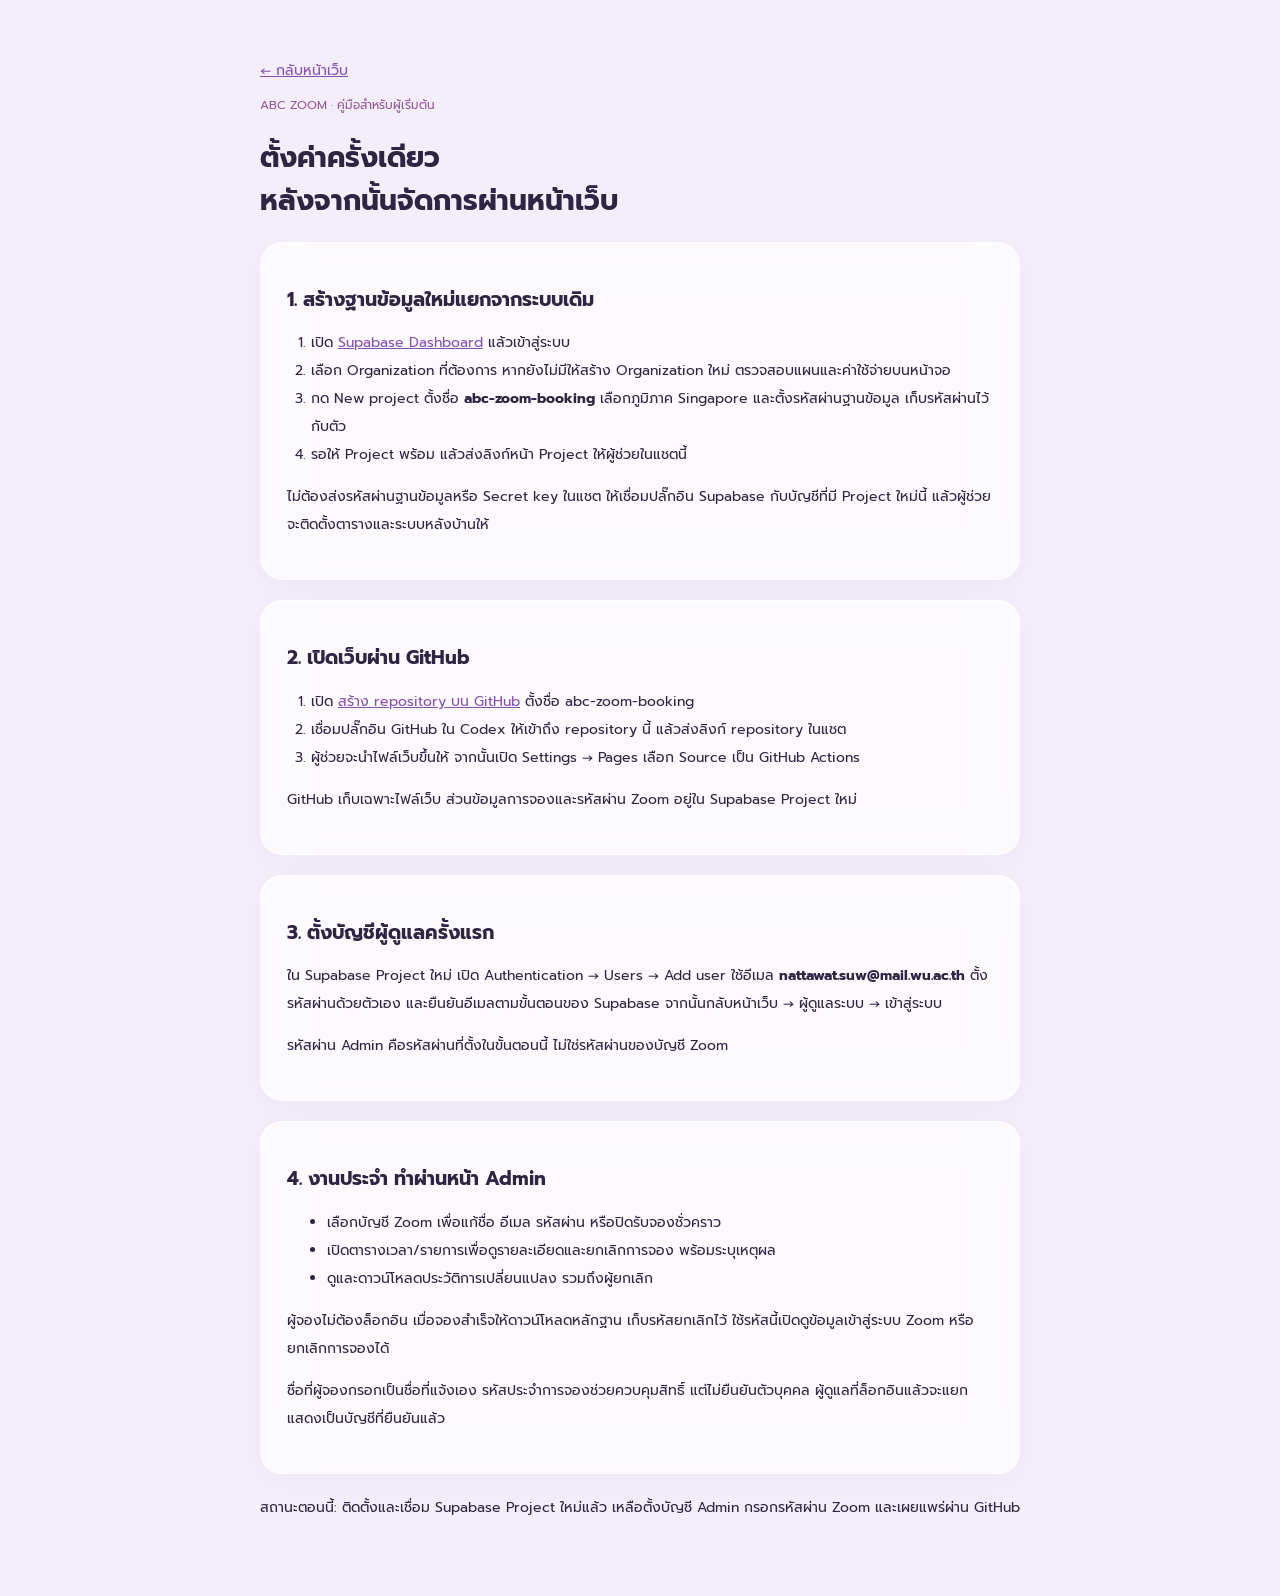
==== setup.html @ 43f2db87 "Publish ABC Zoom booking website" ====
<!doctype html><html lang="th"><head><meta charset="utf-8"><meta name="viewport" content="width=device-width,initial-scale=1"><title>เริ่มต้นใช้งาน ABC Zoom</title><link href="https://fonts.googleapis.com/css2?family=Prompt:wght@400;500;600&display=swap" rel="stylesheet"><link rel="stylesheet" href="style.css"><style>main{max-width:800px;margin:40px auto;padding:20px}.glass{padding:26px;border-radius:22px;margin:20px 0}h1{font-size:28px}h2{font-size:19px}p,li{line-height:2;font-size:14px}a{color:#8550ae}ol{padding-left:24px}.tag{color:#955795;font-size:12px}</style></head><body><main><a href="./">← กลับหน้าเว็บ</a><p class="tag">ABC ZOOM · คู่มือสำหรับผู้เริ่มต้น</p><h1>ตั้งค่าครั้งเดียว<br>หลังจากนั้นจัดการผ่านหน้าเว็บ</h1><section class="glass"><h2>1. สร้างฐานข้อมูลใหม่แยกจากระบบเดิม</h2><ol><li>เปิด <a href="https://supabase.com/dashboard" target="_blank" rel="noopener">Supabase Dashboard</a> แล้วเข้าสู่ระบบ</li><li>เลือก Organization ที่ต้องการ หากยังไม่มีให้สร้าง Organization ใหม่ ตรวจสอบแผนและค่าใช้จ่ายบนหน้าจอ</li><li>กด New project ตั้งชื่อ <b>abc-zoom-booking</b> เลือกภูมิภาค Singapore และตั้งรหัสผ่านฐานข้อมูล เก็บรหัสผ่านไว้กับตัว</li><li>รอให้ Project พร้อม แล้วส่งลิงก์หน้า Project ให้ผู้ช่วยในแชตนี้</li></ol><p>ไม่ต้องส่งรหัสผ่านฐานข้อมูลหรือ Secret key ในแชต ให้เชื่อมปลั๊กอิน Supabase กับบัญชีที่มี Project ใหม่นี้ แล้วผู้ช่วยจะติดตั้งตารางและระบบหลังบ้านให้</p></section><section class="glass"><h2>2. เปิดเว็บผ่าน GitHub</h2><ol><li>เปิด <a href="https://github.com/new" target="_blank" rel="noopener">สร้าง repository บน GitHub</a> ตั้งชื่อ abc-zoom-booking</li><li>เชื่อมปลั๊กอิน GitHub ใน Codex ให้เข้าถึง repository นี้ แล้วส่งลิงก์ repository ในแชต</li><li>ผู้ช่วยจะนำไฟล์เว็บขึ้นให้ จากนั้นเปิด Settings → Pages เลือก Source เป็น GitHub Actions</li></ol><p>GitHub เก็บเฉพาะไฟล์เว็บ ส่วนข้อมูลการจองและรหัสผ่าน Zoom อยู่ใน Supabase Project ใหม่</p></section><section class="glass"><h2>3. ตั้งบัญชีผู้ดูแลครั้งแรก</h2><p>ใน Supabase Project ใหม่ เปิด Authentication → Users → Add user ใช้อีเมล <b>nattawat.suw@mail.wu.ac.th</b> ตั้งรหัสผ่านด้วยตัวเอง และยืนยันอีเมลตามขั้นตอนของ Supabase จากนั้นกลับหน้าเว็บ → ผู้ดูแลระบบ → เข้าสู่ระบบ</p><p>รหัสผ่าน Admin คือรหัสผ่านที่ตั้งในขั้นตอนนี้ ไม่ใช่รหัสผ่านของบัญชี Zoom</p></section><section class="glass"><h2>4. งานประจำ ทำผ่านหน้า Admin</h2><ul><li>เลือกบัญชี Zoom เพื่อแก้ชื่อ อีเมล รหัสผ่าน หรือปิดรับจองชั่วคราว</li><li>เปิดตารางเวลา/รายการเพื่อดูรายละเอียดและยกเลิกการจอง พร้อมระบุเหตุผล</li><li>ดูและดาวน์โหลดประวัติการเปลี่ยนแปลง รวมถึงผู้ยกเลิก</li></ul><p>ผู้จองไม่ต้องล็อกอิน เมื่อจองสำเร็จให้ดาวน์โหลดหลักฐาน เก็บรหัสยกเลิกไว้ ใช้รหัสนี้เปิดดูข้อมูลเข้าสู่ระบบ Zoom หรือยกเลิกการจองได้</p><p>ชื่อที่ผู้จองกรอกเป็นชื่อที่แจ้งเอง รหัสประจำการจองช่วยควบคุมสิทธิ์ แต่ไม่ยืนยันตัวบุคคล ผู้ดูแลที่ล็อกอินแล้วจะแยกแสดงเป็นบัญชีที่ยืนยันแล้ว</p></section><p>สถานะตอนนี้: ติดตั้งและเชื่อม Supabase Project ใหม่แล้ว เหลือตั้งบัญชี Admin กรอกรหัสผ่าน Zoom และเผยแพร่ผ่าน GitHub</p></main></body></html>
---- style.css ----
:root{--ink:#1d393c;--muted:#78908e;--mint:#387c69;--line:rgba(62,100,92,.12);--glass:rgba(255,255,255,.64)}*{box-sizing:border-box}body{margin:0;background:#edf3f1;color:var(--ink);font:14px 'Prompt',sans-serif;min-height:100vh}button,input,select,textarea{font:inherit}button,a,input,select,textarea{-webkit-tap-highlight-color:transparent}button{cursor:pointer}button:disabled{opacity:.45;cursor:wait}button:focus-visible,a:focus-visible{outline:3px solid #579e8e;outline-offset:3px}input:focus,select:focus,textarea:focus{outline:2px solid #76af9e}[hidden]{display:none!important}.ambient{position:fixed;border-radius:50%;filter:blur(65px);z-index:-1;pointer-events:none}.ambient.one{width:600px;height:650px;background:#c3ded0;left:-290px;top:150px;opacity:.75}.ambient.two{width:600px;height:500px;background:#d0dfef;right:-150px;top:-240px;opacity:.8}.glass{background:var(--glass);border:1px solid rgba(255,255,255,.9);box-shadow:0 8px 32px #34594d06,inset 0 1px 0 #fff;backdrop-filter:blur(25px);-webkit-backdrop-filter:blur(25px)}.shell{display:grid;grid-template-columns:246px minmax(0,1fr);gap:35px;max-width:1680px;margin:auto;padding:24px}.sidebar{height:calc(100vh - 48px);min-height:620px;border-radius:26px;padding:31px 19px 18px;position:sticky;top:24px;display:flex;flex-direction:column}.brand{display:flex;gap:12px;align-items:center;color:var(--ink);text-decoration:none;font-size:29px;font-weight:600;padding:0 9px}.brand-icon{display:grid;place-items:center;background:#d6e7e0;color:#386b59;width:45px;height:48px;border-radius:15px;font-size:30px;box-shadow:inset 0 1px 2px #fff,0 4px 8px #34594d10}.brand-sub{display:block;letter-spacing:1.7px;font-size:9px;font-weight:400}.school{font-size:10px;color:#6e8580;margin:20px 8px 42px;white-space:nowrap}.nav-label,.eyebrow{font-size:9px;letter-spacing:1.8px;font-weight:500;color:#7c9690}.nav-label{padding:0 15px;margin-bottom:14px}.nav{width:100%;text-align:left;border:0;background:none;padding:14px 16px;border-radius:14px;color:#728985;margin-bottom:8px;display:flex;gap:14px;align-items:center}.nav span{font-size:21px}.nav.active{background:linear-gradient(125deg,#d9e9e2c9,#e7f1ec85);box-shadow:inset 0 1px 0 #fff,0 3px 9px #274d4010;color:#2e6755;font-weight:500}.sidebar-bottom{margin-top:auto;padding:30px 12px 26px}.mini-icon{border:1px solid #b9d3c7;width:37px;height:37px;border-radius:12px;display:grid;place-items:center;font-size:23px;margin-bottom:15px}.sidebar-bottom b{font-size:11px;font-weight:500}.sidebar-bottom p{color:#7d918b;font-size:10px;line-height:1.9}.timezone{display:inline-block;border:1px solid #dbe5e1;padding:5px 7px;border-radius:7px;font-size:9px;color:#7d918b}.version{padding:16px 8px 0;border-top:1px solid var(--line);font-size:8px;letter-spacing:1px;color:#a1afaa;display:flex;justify-content:space-between}main{min-width:0;padding-right:13px}.topbar{display:flex;justify-content:space-between;align-items:center;height:53px;margin-bottom:33px}.breadcrumb{font-size:10px;color:#859791}.breadcrumb span{margin:0 13px;color:#b3c1bb}.top-actions{display:flex;align-items:center;gap:19px}.status{font-size:10px;color:#648479;display:flex;gap:6px;align-items:center}.status:before{content:'';width:6px;height:6px;background:#6fa88f;border-radius:50%}.avatar{width:34px;height:34px;border:1px solid #fff;background:#d7e4de;border-radius:50%;color:#537568;font-size:10px}.heading{display:flex;justify-content:space-between;gap:20px;align-items:center;margin-bottom:30px}.heading h1{font-size:clamp(22px,2.25vw,34px);letter-spacing:-.7px;font-weight:500;margin:8px 0 10px}.mint-dot{color:#7ba690}.heading p{font-size:11px;color:#82938e;margin:0}.primary,.secondary,.danger{border:0;padding:12px 20px;border-radius:12px;font-size:12px;font-weight:500;white-space:nowrap}.primary{background:#2e6658;color:white;box-shadow:0 6px 15px #2e665824,inset 0 1px 0 #ffffff30}.primary:hover{background:#245446}.primary span{font-size:18px;margin-right:7px}.secondary{border:1px solid #dce6e0;background:#ffffff85;color:#688176}.small{padding:6px 13px;font-size:10px;border-radius:8px}.danger{background:#af514c;color:white}.notice{padding:13px 17px;border:1px solid #e5d3ad;background:#fff8e3;border-radius:12px;margin-bottom:20px;font-size:12px;line-height:1.9}.stats{display:grid;grid-template-columns:repeat(3,1fr);gap:17px;margin-bottom:28px}.stat{border-radius:20px;padding:23px;display:flex;justify-content:space-between;gap:10px}.stat span:not(.stat-icon){color:#7c918a;font-size:11px}.stat b{font-size:32px;line-height:1.3;display:block;font-weight:500;margin:8px 0}.stat small{font-size:9px;color:#91a29a}.stat-icon{background:#dfede5;color:#729d84;display:grid;place-items:center;width:37px;height:37px;font-size:19px;border-radius:12px}.stat-icon.blue{background:#e6eef7;color:#7894ab}.stat-icon.violet{background:#eeeaf3;color:#9a8cae}.workspace{display:grid;grid-template-columns:minmax(0,1fr) 280px;gap:23px;align-items:start}.calendar-panel{border-radius:23px;overflow:hidden;padding:26px 23px 14px}.panel-header{display:flex;justify-content:space-between;align-items:center;gap:15px}.panel-header h2{font-size:16px;font-weight:500;margin:7px 0}.segmented{display:flex;border:1px solid #e4eae6;border-radius:9px;padding:3px;background:#e8eeea55}.segmented button{border:0;background:none;color:#92a098;font-size:10px;border-radius:6px;padding:6px 13px}.segmented .selected{background:#fff;color:#587667;box-shadow:0 2px 5px #34594d10}.calendar-toolbar{display:flex;justify-content:space-between;align-items:center;margin:24px 0 17px}.month-nav{display:flex;gap:12px;align-items:center}.month-nav h3{font-size:14px;font-weight:500;min-width:135px;text-align:center;margin:0}.month-nav button{border:1px solid #dfe9e3;background:#ffffff90;width:26px;height:26px;border-radius:8px;color:#82998b;font-size:19px;line-height:1}.account-filter{display:flex;align-items:center;gap:12px;font-size:10px;color:#8a9e91;margin-bottom:17px}.account-filter select{border:1px solid #e0e9e1;border-radius:8px;font-size:10px;padding:5px 10px;background:#ffffff90;color:#68836f;max-width:75%}.weekdays{display:grid;grid-template-columns:repeat(7,1fr);padding-bottom:14px;text-align:center;color:#8fa195;font-size:10px}.weekdays span:first-child,.weekdays span:last-child{color:#b0bdb3}.calendar-grid{display:grid;grid-template-columns:repeat(7,minmax(0,1fr));border-top:1px solid var(--line);border-left:1px solid var(--line)}.day{border:0;border-right:1px solid var(--line);border-bottom:1px solid var(--line);min-height:87px;padding:9px 6px 5px;background:transparent;text-align:left;color:#607e68;position:relative;min-width:0}.day:hover{background:#e8f1e8}.day.selected{background:#dfeee0a6;box-shadow:inset 0 0 0 1.5px #a6c5aa}.day.other{color:#bcc7bc;background:#e9efea30}.day-number{font-size:11px;display:grid;place-items:center;width:22px;height:22px;border-radius:50%}.day.is-today .day-number{background:#3b7560;color:#fff}.event-chip{font-size:8px;display:block;margin-top:5px;padding:4px;border-radius:5px;background:#d8e8da;color:#487455;overflow:hidden;text-overflow:ellipsis;white-space:nowrap;line-height:1.3}.event-more{font-size:8px;color:#819384;padding-left:3px}.calendar-footer{display:flex;gap:15px;font-size:8px;color:#91a18f;padding-top:16px;align-items:center}.calendar-footer span{display:flex;align-items:center;gap:5px}.calendar-footer small{margin-left:auto;font-size:8px}.legend-dot{width:5px;height:5px;border-radius:50%;background:#8eaf90}.legend-dot.outline{background:none;border:1px solid #8eaf90}.right-column{display:flex;flex-direction:column;gap:19px}.daily-panel{padding:24px 20px 12px;border-radius:23px}.daily-panel h2{font-size:14px}.count{font-size:10px;display:grid;place-items:center;width:24px;height:24px;border-radius:8px;color:#73927a;background:#e2ece2}.muted{font-size:11px;color:#8a9c8e;line-height:1.8}.daily-panel>.muted{font-size:10px;margin:9px 0 20px}.empty{padding:24px 5px 25px;text-align:center;color:#91a18f;font-size:11px;line-height:1.9}.empty-icon{font-size:30px;opacity:.5;margin-bottom:10px}.empty b{display:block;color:#6b8770;font-weight:400}.booking-card{width:100%;text-align:left;background:#fff9;border:1px solid #e2ebe2;border-radius:13px;padding:14px;margin-bottom:10px;color:var(--ink)}.booking-card small{color:#7d9b85;font-size:9px}.booking-card b{display:block;font-size:11px;font-weight:500;margin:8px 0;overflow-wrap:anywhere}.booking-card p{font-size:10px;color:#91a18f;margin:0}.text-button{font-size:10px;font-weight:500;border:0;background:none;color:#648a6d;padding:14px 0}.daily-panel>.text-button{width:100%;border-top:1px solid var(--line);text-align:center}.tip{border-radius:22px;padding:24px;background:linear-gradient(130deg,#e2eee6b3,#f7f9f2a8)}.tip-icon{font-size:26px;color:#86a88d;display:block}.tip h3{font-size:16px;font-weight:400;line-height:1.7;margin:13px 0}.tip p{font-size:10px;line-height:1.9;color:#8aa18a}.tip .text-button{padding-bottom:0}.privacy-note{padding:1px 20px;color:#7c957e;font-size:10px;line-height:2}.privacy-note span{font-size:9px;color:#9aaa95}footer{margin:25px 0 10px;font-size:9px;color:#9baa9c;display:flex;justify-content:space-between}.list-panel,.admin-panel{padding:28px;border-radius:23px;min-height:400px}.list-panel #all-list{display:grid;grid-template-columns:repeat(3,minmax(0,1fr));gap:15px;margin-top:20px}input,textarea,select{border:1px solid #dce6df;border-radius:10px;background:#ffffffa6;padding:10px 12px;color:#365b46;width:100%;min-width:0}input::placeholder,textarea::placeholder{color:#a5b1a7;font-size:11px}#search{max-width:230px}.form{display:flex;flex-direction:column;gap:17px}.form label{display:flex;flex-direction:column;gap:7px;font-size:11px;color:#65856c}.form-row{display:grid;grid-template-columns:1fr 1fr;gap:17px}.form-row.three{grid-template-columns:1.3fr 1fr 1fr}.form .field-hint{font-size:9px;color:#94a48f;margin:-8px 0 0;line-height:1.8}.form-notice{font-size:10px;background:#edf3eb;color:#7d947b;padding:12px;border-radius:10px;line-height:1.9}.form-error{color:#a74343;font-size:11px;margin:0;line-height:1.8}.narrow{max-width:380px;margin-top:25px}.admin-grid{display:grid;grid-template-columns:minmax(220px,.8fr) 1.2fr;gap:40px;margin-top:28px}.admin-grid h3{font-size:14px;font-weight:500}.admin-grid .booking-card{display:block}.log{padding:15px 0;border-bottom:1px solid var(--line);font-size:10px;overflow-wrap:anywhere}.log b{font-weight:500;color:#587a62}.log p{margin:5px 0;color:#8a9d8c}.log small{color:#97a694}dialog{border:1px solid #fff;background:#f4f8f3f5;backdrop-filter:blur(30px);border-radius:24px;box-shadow:0 24px 100px #1d393c33;width:min(600px,calc(100% - 30px));padding:28px;color:var(--ink);max-height:90dvh;overflow:auto}dialog::backdrop{background:#1c372b40;backdrop-filter:blur(7px)}.dialog-header{display:flex;justify-content:space-between;align-items:center;margin-bottom:6px;gap:15px}.dialog-header h2{font-size:20px;font-weight:500;margin:5px 0}.close{border:1px solid #dde7de;border-radius:50%;background:#fff8;color:#8aa48a;width:30px;height:30px;font-size:20px;flex-shrink:0}.dialog-actions{display:flex;justify-content:flex-end;gap:12px;margin-top:5px}.weekday-options{display:flex;gap:9px;flex-wrap:wrap;margin:15px 0}.weekday-options label{flex-direction:row;align-items:center;font-size:11px}.weekday-options input{width:auto;accent-color:#3b7560}.repeat-summary{font-size:11px;color:#4a7a55}.detail-row{display:flex;gap:20px;padding:12px 0;border-bottom:1px solid var(--line);font-size:12px;overflow-wrap:anywhere}.detail-row span{color:#91a28d;min-width:80px}.detail-row b{font-weight:400}.cancelled{opacity:.55}#receipt-code{display:block;background:#e2ece0;padding:15px;font-size:12px;word-break:break-all;border-radius:12px;user-select:all}#receipt-dialog p{font-size:12px;line-height:1.8}#toast{position:fixed;bottom:25px;left:50%;transform:translateX(-50%);background:#2e6658;color:#fff;padding:13px 25px;border-radius:14px;font-size:12px;box-shadow:0 5px 20px #1d393c30;z-index:100}
@media(min-width:1450px){.workspace{grid-template-columns:minmax(0,1fr) 320px}.day{min-height:108px}.heading{margin-bottom:40px}}
@media(max-width:1150px){.shell{grid-template-columns:200px minmax(0,1fr);gap:22px;padding:18px}.sidebar{padding:25px 12px;height:calc(100vh - 36px);top:18px}.school{font-size:9px}.nav{font-size:12px;padding:12px}.workspace{grid-template-columns:minmax(0,1fr) 235px;gap:17px}.calendar-panel{padding:20px 13px 14px}.stat{padding:18px 15px}.heading h1{font-size:24px}.heading p{font-size:10px}.day{min-height:76px}.sidebar-bottom{padding:20px 8px}.calendar-footer{gap:10px}.calendar-footer small{display:none}.daily-panel{padding:22px 15px}.tip{padding:22px 18px}}
@media(max-width:950px){.shell{grid-template-columns:165px minmax(0,1fr);gap:20px}.brand{padding:0 2px;font-size:25px;gap:8px}.brand-icon{width:37px;height:41px}.brand-sub{font-size:7px}.school{font-size:8px;padding:0;margin-left:2px}.nav{font-size:11px;gap:8px}.nav span{font-size:18px}.workspace{grid-template-columns:1fr}.right-column{display:grid;grid-template-columns:1fr 1fr}.privacy-note{display:none}.day{min-height:87px}.topbar{margin-bottom:22px}.stats{gap:10px}.stat{padding:16px 12px}.stat-icon{display:none}.stat small{font-size:8px}.heading{align-items:flex-start}.heading h1{font-size:23px}.primary{padding:12px 15px}.heading>.primary{font-size:10px;margin-top:20px}.list-panel #all-list{grid-template-columns:1fr 1fr}.admin-grid{grid-template-columns:1fr}.version{font-size:6px}}
@media(max-width:650px){.shell{display:block;padding:14px}.sidebar{height:auto;min-height:0;position:static;padding:13px 15px;border-radius:20px;display:flex;flex-direction:row;align-items:center;justify-content:space-between}.brand{font-size:21px;gap:8px}.brand-icon{height:34px;width:34px;font-size:23px;border-radius:11px}.brand-sub{font-size:6px;letter-spacing:1px}.school,.nav-label,.sidebar-bottom,.version{display:none}.sidebar nav{display:flex;gap:3px}.nav{font-size:0;width:auto;padding:10px;margin:0;gap:0}.nav span{font-size:20px}.topbar{height:45px;margin-bottom:20px}.topbar .breadcrumb{font-size:8px}.top-actions{gap:10px}.status{font-size:8px}.avatar{width:28px;height:28px}main{padding:0}.heading{flex-wrap:wrap;gap:13px;margin-bottom:20px}.heading h1{font-size:25px;margin:8px 0}.heading p{font-size:9px;line-height:1.9}.heading>.primary{margin:0;width:100%;font-size:12px}.eyebrow{font-size:8px}.stats{gap:8px;margin-bottom:18px}.stat{padding:13px 9px;border-radius:15px}.stat span:not(.stat-icon){font-size:8px}.stat b{font-size:26px;margin:8px 0 2px}.stat small{font-size:7px;line-height:1.6;display:block}.calendar-panel{padding:20px 11px 14px;border-radius:20px}.panel-header h2{font-size:15px}.segmented button{padding:5px 10px}.calendar-toolbar{margin-top:20px}.day{min-height:69px;padding:6px 3px}.day-number{font-size:10px;width:20px;height:20px}.event-chip{font-size:7px;padding:3px 2px}.event-more{font-size:7px}.weekdays{font-size:9px}.right-column{grid-template-columns:1fr;gap:15px}.tip{display:none}.daily-panel{padding:20px}.daily-panel>.muted{margin-bottom:10px}.empty{padding:15px}.empty-icon{font-size:24px;margin:0}.calendar-footer{font-size:7px}.list-panel,.admin-panel{padding:20px 15px}.list-panel #all-list{grid-template-columns:1fr;gap:8px}.list-panel .panel-header{align-items:flex-start;flex-direction:column}#search{max-width:none}footer{font-size:8px}footer span{display:none}.form-row,.form-row.three{gap:12px}.form-row:not(.three){grid-template-columns:1fr}.form-row.three{grid-template-columns:1fr 1fr}.form-row.three label:first-child{grid-column:1/-1}dialog{padding:22px 18px;border-radius:20px}.dialog-header h2{font-size:18px}.dialog-actions{flex-wrap:wrap}.form input,.form select,.form textarea{font-size:16px}.admin-grid{gap:25px}.notice{font-size:10px}.booking-card b{font-size:12px}}
@media(prefers-reduced-motion:reduce){*{scroll-behavior:auto!important}}
/* Purple / rose liquid-glass system, with explicit light and dark surfaces. */
:root{color-scheme:light;--ink:#302443;--muted:#756582;--mint:#8754b7;--line:#9278ae29;--glass:#ffffffb8;--surface:#fff;--subtle:#f2eaf8;--purple:#8350b3;--rose:#d17aa6;--secondary-ink:#715e80;--field:#ffffffce;--field-border:#d9cce5;--green:#3e826d}
html[data-theme=dark]{color-scheme:dark;--ink:#f0e8fa;--muted:#b5a4c8;--line:#c4a7e72b;--glass:#2c203cbd;--surface:#342644;--subtle:#3b2b4e;--purple:#b98be8;--rose:#e696bf;--secondary-ink:#c2afd3;--field:#372947;--field-border:#69517e;--green:#87c8ac}
body{background:#f4eefb;color:var(--ink)}html[data-theme=dark] body{background:#19121f}.ambient.one{background:#dbbbed;opacity:.55}.ambient.two{background:#edc5de;opacity:.65}html[data-theme=dark] .ambient{opacity:.12}.glass{background:var(--glass);border-color:#ffffff80;box-shadow:inset 0 1px 0 #ffffffa1,0 8px 32px #5a32780a}html[data-theme=dark] .glass{border-color:#d0add62b;box-shadow:inset 0 1px 0 #ffffff0b,0 8px 32px #00000012}.brand-icon{background:#e9dcf3;color:#8958aa}.school,.nav,.sidebar-bottom p,.timezone,.breadcrumb,.heading p,.stat span:not(.stat-icon),.stat small,.eyebrow,.nav-label,.muted,.form label,.form .field-hint,.tip p,.privacy-note,.privacy-note span,footer,.version{color:var(--secondary-ink)}.nav.active{color:var(--purple);background:linear-gradient(115deg,#af7ed52c,#e4a4cb24);box-shadow:inset 0 1px 0 #ffffff60}.mini-icon,.timezone,.version{border-color:var(--line)}.primary{background:#8150aa;color:white;box-shadow:0 6px 17px #8050aa26}.primary:hover{background:#704096}.secondary{background:var(--field);border-color:var(--field-border);color:var(--secondary-ink)}.utility{border:1px solid var(--field-border);background:var(--glass);color:var(--ink);border-radius:11px;min-width:38px;min-height:38px;padding:7px;font-size:12px}.top-actions{gap:10px}.status{color:var(--secondary-ink)}.status:before{background:var(--green)}.avatar{background:var(--subtle);color:var(--purple);border-color:var(--field-border)}.mint-dot{color:var(--rose)}.stat-icon{background:#e9dff2;color:#9965b6}.stat-icon.blue{background:#f3deed;color:#be78a8}.stat-icon.violet{background:#e9e1f6;color:#9970be}.segmented{background:var(--subtle);border-color:var(--line)}.segmented button{color:var(--secondary-ink);font-size:11px;min-height:33px}.segmented .selected{background:var(--surface);color:var(--purple)}input,select,textarea,.account-filter select{background:var(--field);border-color:var(--field-border);color:var(--ink)}input:focus,select:focus,textarea:focus{outline:2px solid var(--purple)}button:focus-visible,a:focus-visible{outline-color:var(--purple)}input::placeholder,textarea::placeholder{color:var(--muted)}.month-nav button{background:var(--field);border-color:var(--line);color:var(--purple);width:34px;height:34px}.account-filter{color:var(--secondary-ink)}.weekdays{color:var(--secondary-ink)}.weekdays span:first-child,.weekdays span:last-child{color:var(--muted)}.day{color:var(--secondary-ink)}.day:hover{background:#ae85d51c}.day.selected{background:#ae85d52b;box-shadow:inset 0 0 0 1.5px #a37cc7}.day.other{background:#9874b209;color:var(--muted);opacity:.65}.day.is-today .day-number{background:#915dbd}.event-chip{background:#b58ad533;color:var(--purple)}.event-more,.calendar-footer{color:var(--secondary-ink)}.legend-dot{background:var(--purple);width:7px;height:7px;display:inline-block;border-radius:50%;flex-shrink:0}.legend-dot.outline{border-color:var(--purple)}.legend-dot.pink{background:var(--rose)}.daily-panel .count{background:var(--subtle);color:var(--purple)}.empty,.empty b,.booking-card small,.booking-card p{color:var(--secondary-ink)}.booking-card{background:var(--field);border-color:var(--line);color:var(--ink)}.text-button{color:var(--purple);min-height:40px}.tip{background:linear-gradient(130deg,#cba6e52b,#efafd52b)}.tip-icon{color:var(--purple)}.form-notice{background:var(--subtle);color:var(--secondary-ink)}.form-error{color:#b64465}html[data-theme=dark] .form-error{color:#ff9cba}.repeat-summary{color:var(--purple)}.weekday-options input{accent-color:var(--purple)}dialog{background:#faf6fdf7;border-color:var(--field-border)}html[data-theme=dark] dialog{background:#271c33f7}.close{background:var(--field);border-color:var(--field-border);color:var(--ink)}.detail-row span{color:var(--secondary-ink)}#receipt-code{background:var(--subtle)}#toast{background:#75459b}.log b,.log p,.log small{color:var(--secondary-ink)}.notice{background:#fff3db;color:#745620;border-color:#e9cf96}html[data-theme=dark] .notice{background:#443520;color:#f3d499;border-color:#79603a}.gantt-date-row{display:flex;gap:12px;align-items:center;margin:0 0 22px;color:var(--secondary-ink);font-size:11px;flex-wrap:wrap}.gantt-date-row input{width:auto;min-height:38px}.gantt-date-row>span{font-size:10px;margin-left:auto}.gantt-scroll{overflow:auto;border:1px solid var(--line);border-radius:14px;scrollbar-color:#b89acc transparent;scrollbar-width:thin}.gantt-head,.gantt-row{display:grid;grid-template-columns:135px minmax(660px,1fr);min-width:795px}.gantt-head{height:48px;border-bottom:1px solid var(--line)}.gantt-account-head{padding:16px 13px;font-size:11px;position:sticky;left:0;z-index:4;background:var(--surface);border-right:1px solid var(--line)}.gantt-hours{position:relative;margin-right:28px}.gantt-hours>span{position:absolute;top:17px;transform:translateX(-50%);font-size:9px;color:var(--secondary-ink);white-space:nowrap}.gantt-hours>span:first-child{transform:translateX(4px)}.gantt-row{border-bottom:1px solid var(--line);min-height:94px}.gantt-row:last-child{border-bottom:0}.gantt-account{padding:14px 13px;position:sticky;left:0;z-index:3;background:var(--surface);border-right:1px solid var(--line);display:flex;flex-direction:column;justify-content:center;gap:4px}.gantt-account>b{font-size:12px;font-weight:500;color:var(--ink)}.gantt-account>span{font-size:10px;color:var(--secondary-ink);overflow:hidden;text-overflow:ellipsis;white-space:nowrap}.gantt-account>small{font-size:9px;color:var(--green)}.gantt-account>small.closed{color:var(--rose)}.gantt-track{position:relative;margin-right:28px;background:repeating-linear-gradient(to right,transparent,transparent calc(100% / 12 - 1px),var(--line) calc(100% / 12 - 1px),var(--line) calc(100% / 12))}.gantt-bar{position:absolute;top:19px;height:34px;border-radius:7px;background:linear-gradient(120deg,#9166c1,#bd79b8);border:1px solid #bd8fdd;color:#fff;box-shadow:0 3px 8px #9873b522;z-index:2;overflow:hidden;min-width:7px;padding:0 5px;text-align:left;transition:filter .12s}.gantt-bar:hover{filter:brightness(1.12)}.gantt-bar span{font-size:10px;white-space:nowrap}.gantt-bar.is-cancelled{top:61px;height:19px;background:#db9eb333;border:1px dashed var(--rose);box-shadow:none;color:var(--secondary-ink)}.gantt-bar.is-cancelled span{text-decoration:line-through;font-size:8px}.now-line{position:absolute;top:0;bottom:0;border-left:1px solid #dd6d9a;z-index:1;pointer-events:none}.now-line:before{content:'';position:absolute;width:5px;height:5px;background:#dd6d9a;border-radius:50%;left:-3px;top:0}.gantt-legend{display:flex;flex-wrap:wrap;align-items:center;gap:13px;color:var(--secondary-ink);font-size:9px;padding:17px 0 3px}.gantt-legend>span{display:flex;align-items:center;gap:6px}.gantt-legend #gantt-hint{margin-left:auto;font-size:8px}.heading h1{font-size:clamp(23px,2vw,30px)}.stat span:not(.stat-icon),.heading p,.booking-card b,.form label,.muted{font-size:12px}.stat small,.eyebrow,.booking-card small,.booking-card p{font-size:10px}.detail-row{line-height:1.9}.utility:hover{border-color:var(--purple)}.nav{min-height:44px}.credentials{background:var(--subtle);padding:16px;border:1px solid var(--line);border-radius:13px;margin:16px 0;font-size:12px;overflow-wrap:anywhere}.credentials h3{font-size:14px;margin:0 0 12px}.credentials code{display:block;user-select:all;padding:7px 0;color:var(--ink)}html[data-theme=dark] .stat-icon{background:var(--subtle);color:var(--purple)}html[data-theme=dark] .brand-icon{background:var(--subtle);color:var(--purple)}
@media(min-width:1450px){.gantt-head,.gantt-row{grid-template-columns:145px minmax(660px,1fr)}}
@media(max-width:950px){.heading{flex-wrap:wrap}.heading h1{font-size:25px}.gantt-legend #gantt-hint{width:100%;margin:0}.gantt-date-row>span{margin:0}}
@media(max-width:650px){.top-actions{gap:5px}.utility{min-width:34px;min-height:36px;padding:5px;font-size:10px}.breadcrumb{max-width:35%;line-height:1.7}.status{font-size:8px;max-width:70px}.heading h1{font-size:24px}.heading p{font-size:11px}.topbar{height:55px;margin-bottom:16px}.gantt-head,.gantt-row{grid-template-columns:108px minmax(660px,1fr);min-width:768px}.gantt-account{padding:12px 9px}.gantt-account-head{padding:16px 9px}.gantt-date-row{gap:8px}.gantt-date-row input{font-size:13px;max-width:170px}.calendar-panel .panel-header{gap:9px;flex-wrap:wrap}.calendar-panel .panel-header h2{font-size:15px}.segmented button{font-size:10px;padding:6px 9px;min-height:36px}.month-nav button{width:40px;height:40px}.calendar-toolbar .small{min-height:36px}.gantt-legend{font-size:10px;line-height:1.8}.stat span:not(.stat-icon){font-size:9px}.stat small{font-size:8px}.gantt-date-row>span{font-size:9px}.gantt-head{height:45px}.gantt-row{min-height:92px}.nav{min-width:40px;min-height:44px}}

.school{white-space:normal;line-height:1.8}.setup-link{color:var(--purple);font-size:10px;text-decoration:none;padding:15px 8px;line-height:1.8}@media(max-width:650px){.setup-link{display:none}}
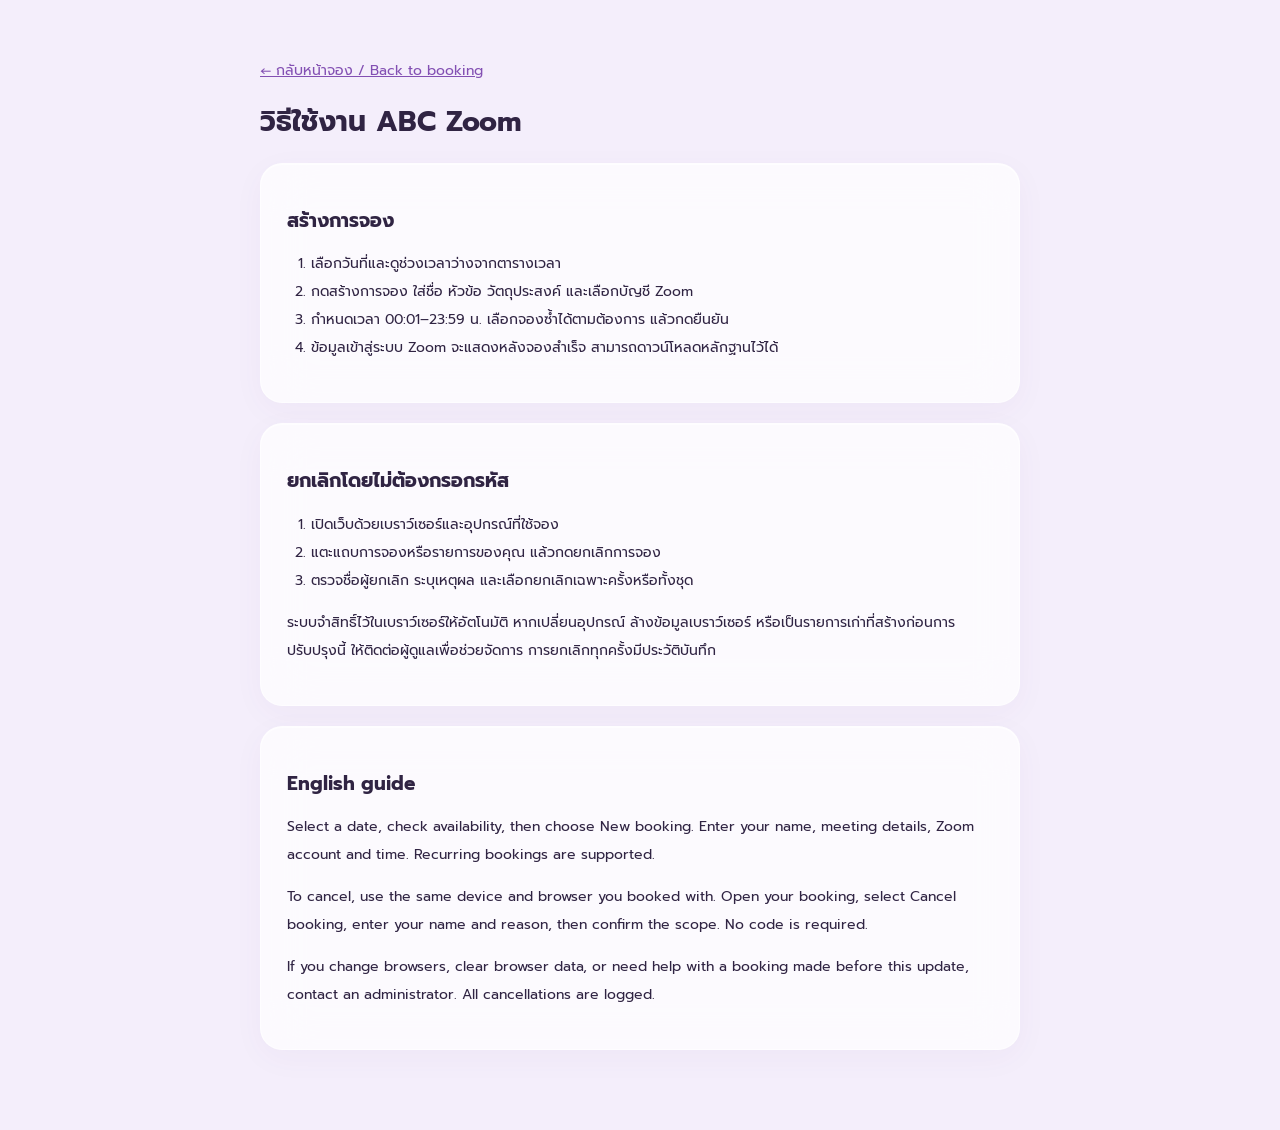
==== commit 771022d5: "Simplify cancellation and remove public admin setup details" ====
--- a/setup.html
+++ b/setup.html
@@ -1 +1 @@
-<!doctype html><html lang="th"><head><meta charset="utf-8"><meta name="viewport" content="width=device-width,initial-scale=1"><title>เริ่มต้นใช้งาน ABC Zoom</title><link href="https://fonts.googleapis.com/css2?family=Prompt:wght@400;500;600&display=swap" rel="stylesheet"><link rel="stylesheet" href="style.css"><style>main{max-width:800px;margin:40px auto;padding:20px}.glass{padding:26px;border-radius:22px;margin:20px 0}h1{font-size:28px}h2{font-size:19px}p,li{line-height:2;font-size:14px}a{color:#8550ae}ol{padding-left:24px}.tag{color:#955795;font-size:12px}</style></head><body><main><a href="./">← กลับหน้าเว็บ</a><p class="tag">ABC ZOOM · คู่มือสำหรับผู้เริ่มต้น</p><h1>ตั้งค่าครั้งเดียว<br>หลังจากนั้นจัดการผ่านหน้าเว็บ</h1><section class="glass"><h2>1. สร้างฐานข้อมูลใหม่แยกจากระบบเดิม</h2><ol><li>เปิด <a href="https://supabase.com/dashboard" target="_blank" rel="noopener">Supabase Dashboard</a> แล้วเข้าสู่ระบบ</li><li>เลือก Organization ที่ต้องการ หากยังไม่มีให้สร้าง Organization ใหม่ ตรวจสอบแผนและค่าใช้จ่ายบนหน้าจอ</li><li>กด New project ตั้งชื่อ <b>abc-zoom-booking</b> เลือกภูมิภาค Singapore และตั้งรหัสผ่านฐานข้อมูล เก็บรหัสผ่านไว้กับตัว</li><li>รอให้ Project พร้อม แล้วส่งลิงก์หน้า Project ให้ผู้ช่วยในแชตนี้</li></ol><p>ไม่ต้องส่งรหัสผ่านฐานข้อมูลหรือ Secret key ในแชต ให้เชื่อมปลั๊กอิน Supabase กับบัญชีที่มี Project ใหม่นี้ แล้วผู้ช่วยจะติดตั้งตารางและระบบหลังบ้านให้</p></section><section class="glass"><h2>2. เปิดเว็บผ่าน GitHub</h2><ol><li>เปิด <a href="https://github.com/new" target="_blank" rel="noopener">สร้าง repository บน GitHub</a> ตั้งชื่อ abc-zoom-booking</li><li>เชื่อมปลั๊กอิน GitHub ใน Codex ให้เข้าถึง repository นี้ แล้วส่งลิงก์ repository ในแชต</li><li>ผู้ช่วยจะนำไฟล์เว็บขึ้นให้ จากนั้นเปิด Settings → Pages เลือก Source เป็น GitHub Actions</li></ol><p>GitHub เก็บเฉพาะไฟล์เว็บ ส่วนข้อมูลการจองและรหัสผ่าน Zoom อยู่ใน Supabase Project ใหม่</p></section><section class="glass"><h2>3. ตั้งบัญชีผู้ดูแลครั้งแรก</h2><p>ใน Supabase Project ใหม่ เปิด Authentication → Users → Add user ใช้อีเมล <b>nattawat.suw@mail.wu.ac.th</b> ตั้งรหัสผ่านด้วยตัวเอง และยืนยันอีเมลตามขั้นตอนของ Supabase จากนั้นกลับหน้าเว็บ → ผู้ดูแลระบบ → เข้าสู่ระบบ</p><p>รหัสผ่าน Admin คือรหัสผ่านที่ตั้งในขั้นตอนนี้ ไม่ใช่รหัสผ่านของบัญชี Zoom</p></section><section class="glass"><h2>4. งานประจำ ทำผ่านหน้า Admin</h2><ul><li>เลือกบัญชี Zoom เพื่อแก้ชื่อ อีเมล รหัสผ่าน หรือปิดรับจองชั่วคราว</li><li>เปิดตารางเวลา/รายการเพื่อดูรายละเอียดและยกเลิกการจอง พร้อมระบุเหตุผล</li><li>ดูและดาวน์โหลดประวัติการเปลี่ยนแปลง รวมถึงผู้ยกเลิก</li></ul><p>ผู้จองไม่ต้องล็อกอิน เมื่อจองสำเร็จให้ดาวน์โหลดหลักฐาน เก็บรหัสยกเลิกไว้ ใช้รหัสนี้เปิดดูข้อมูลเข้าสู่ระบบ Zoom หรือยกเลิกการจองได้</p><p>ชื่อที่ผู้จองกรอกเป็นชื่อที่แจ้งเอง รหัสประจำการจองช่วยควบคุมสิทธิ์ แต่ไม่ยืนยันตัวบุคคล ผู้ดูแลที่ล็อกอินแล้วจะแยกแสดงเป็นบัญชีที่ยืนยันแล้ว</p></section><p>สถานะตอนนี้: ติดตั้งและเชื่อม Supabase Project ใหม่แล้ว เหลือตั้งบัญชี Admin กรอกรหัสผ่าน Zoom และเผยแพร่ผ่าน GitHub</p></main></body></html>
+<!doctype html><html lang="th"><head><meta charset="utf-8"><meta name="viewport" content="width=device-width,initial-scale=1"><title>วิธีใช้งาน · ABC Zoom</title><link href="https://fonts.googleapis.com/css2?family=Prompt:wght@400;500;600&display=swap" rel="stylesheet"><link rel="stylesheet" href="style.css"><style>main{max-width:800px;margin:40px auto;padding:20px}.glass{padding:26px;border-radius:22px;margin:20px 0}h1{font-size:28px}h2{font-size:19px}p,li{line-height:2;font-size:14px}a{color:var(--purple)}ol{padding-left:24px}</style></head><body><main><a href="./">← กลับหน้าจอง / Back to booking</a><h1>วิธีใช้งาน ABC Zoom</h1><section class="glass"><h2>สร้างการจอง</h2><ol><li>เลือกวันที่และดูช่วงเวลาว่างจากตารางเวลา</li><li>กดสร้างการจอง ใส่ชื่อ หัวข้อ วัตถุประสงค์ และเลือกบัญชี Zoom</li><li>กำหนดเวลา 00:01–23:59 น. เลือกจองซ้ำได้ตามต้องการ แล้วกดยืนยัน</li><li>ข้อมูลเข้าสู่ระบบ Zoom จะแสดงหลังจองสำเร็จ สามารถดาวน์โหลดหลักฐานไว้ได้</li></ol></section><section class="glass"><h2>ยกเลิกโดยไม่ต้องกรอกรหัส</h2><ol><li>เปิดเว็บด้วยเบราว์เซอร์และอุปกรณ์ที่ใช้จอง</li><li>แตะแถบการจองหรือรายการของคุณ แล้วกดยกเลิกการจอง</li><li>ตรวจชื่อผู้ยกเลิก ระบุเหตุผล และเลือกยกเลิกเฉพาะครั้งหรือทั้งชุด</li></ol><p>ระบบจำสิทธิ์ไว้ในเบราว์เซอร์ให้อัตโนมัติ หากเปลี่ยนอุปกรณ์ ล้างข้อมูลเบราว์เซอร์ หรือเป็นรายการเก่าที่สร้างก่อนการปรับปรุงนี้ ให้ติดต่อผู้ดูแลเพื่อช่วยจัดการ การยกเลิกทุกครั้งมีประวัติบันทึก</p></section><section class="glass" lang="en"><h2>English guide</h2><p>Select a date, check availability, then choose New booking. Enter your name, meeting details, Zoom account and time. Recurring bookings are supported.</p><p>To cancel, use the same device and browser you booked with. Open your booking, select Cancel booking, enter your name and reason, then confirm the scope. No code is required.</p><p>If you change browsers, clear browser data, or need help with a booking made before this update, contact an administrator. All cancellations are logged.</p></section></main></body></html>
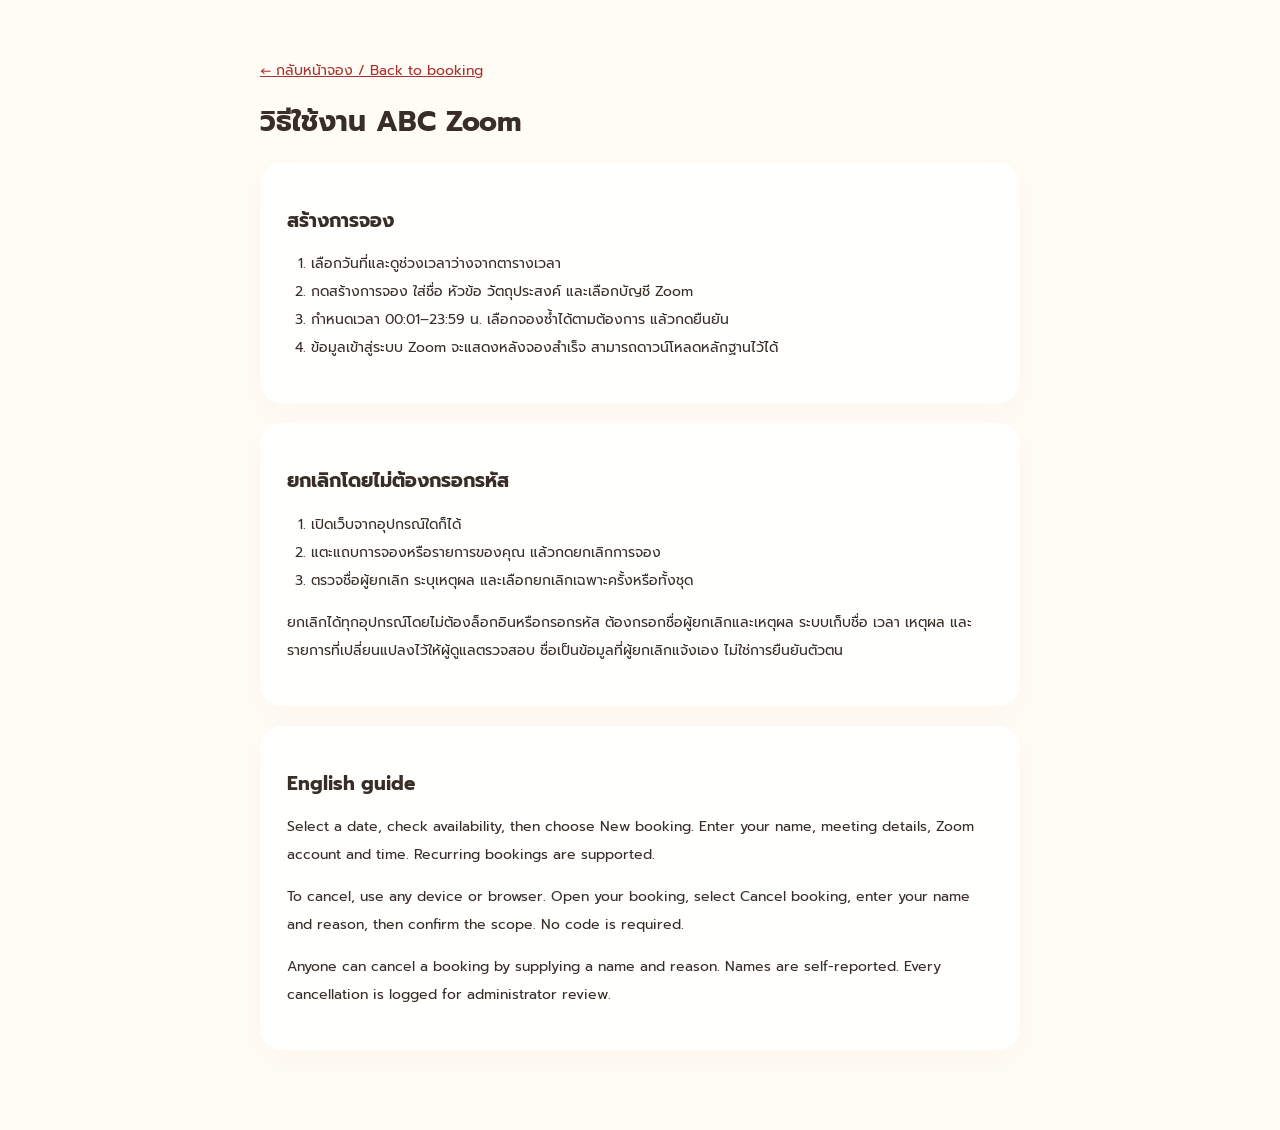
==== commit 97e56363: "Add school logo, yellow-red theme and cancellation from any device" ====
--- a/setup.html
+++ b/setup.html
@@ -1 +1 @@
-<!doctype html><html lang="th"><head><meta charset="utf-8"><meta name="viewport" content="width=device-width,initial-scale=1"><title>วิธีใช้งาน · ABC Zoom</title><link href="https://fonts.googleapis.com/css2?family=Prompt:wght@400;500;600&display=swap" rel="stylesheet"><link rel="stylesheet" href="style.css"><style>main{max-width:800px;margin:40px auto;padding:20px}.glass{padding:26px;border-radius:22px;margin:20px 0}h1{font-size:28px}h2{font-size:19px}p,li{line-height:2;font-size:14px}a{color:var(--purple)}ol{padding-left:24px}</style></head><body><main><a href="./">← กลับหน้าจอง / Back to booking</a><h1>วิธีใช้งาน ABC Zoom</h1><section class="glass"><h2>สร้างการจอง</h2><ol><li>เลือกวันที่และดูช่วงเวลาว่างจากตารางเวลา</li><li>กดสร้างการจอง ใส่ชื่อ หัวข้อ วัตถุประสงค์ และเลือกบัญชี Zoom</li><li>กำหนดเวลา 00:01–23:59 น. เลือกจองซ้ำได้ตามต้องการ แล้วกดยืนยัน</li><li>ข้อมูลเข้าสู่ระบบ Zoom จะแสดงหลังจองสำเร็จ สามารถดาวน์โหลดหลักฐานไว้ได้</li></ol></section><section class="glass"><h2>ยกเลิกโดยไม่ต้องกรอกรหัส</h2><ol><li>เปิดเว็บด้วยเบราว์เซอร์และอุปกรณ์ที่ใช้จอง</li><li>แตะแถบการจองหรือรายการของคุณ แล้วกดยกเลิกการจอง</li><li>ตรวจชื่อผู้ยกเลิก ระบุเหตุผล และเลือกยกเลิกเฉพาะครั้งหรือทั้งชุด</li></ol><p>ระบบจำสิทธิ์ไว้ในเบราว์เซอร์ให้อัตโนมัติ หากเปลี่ยนอุปกรณ์ ล้างข้อมูลเบราว์เซอร์ หรือเป็นรายการเก่าที่สร้างก่อนการปรับปรุงนี้ ให้ติดต่อผู้ดูแลเพื่อช่วยจัดการ การยกเลิกทุกครั้งมีประวัติบันทึก</p></section><section class="glass" lang="en"><h2>English guide</h2><p>Select a date, check availability, then choose New booking. Enter your name, meeting details, Zoom account and time. Recurring bookings are supported.</p><p>To cancel, use the same device and browser you booked with. Open your booking, select Cancel booking, enter your name and reason, then confirm the scope. No code is required.</p><p>If you change browsers, clear browser data, or need help with a booking made before this update, contact an administrator. All cancellations are logged.</p></section></main></body></html>
+<!doctype html><html lang="th"><head><meta charset="utf-8"><meta name="viewport" content="width=device-width,initial-scale=1"><title>วิธีใช้งาน · ABC Zoom</title><link href="https://fonts.googleapis.com/css2?family=Prompt:wght@400;500;600&display=swap" rel="stylesheet"><link rel="stylesheet" href="style.css"><style>main{max-width:800px;margin:40px auto;padding:20px}.glass{padding:26px;border-radius:22px;margin:20px 0}h1{font-size:28px}h2{font-size:19px}p,li{line-height:2;font-size:14px}a{color:var(--purple)}ol{padding-left:24px}</style></head><body><main><a href="./">← กลับหน้าจอง / Back to booking</a><h1>วิธีใช้งาน ABC Zoom</h1><section class="glass"><h2>สร้างการจอง</h2><ol><li>เลือกวันที่และดูช่วงเวลาว่างจากตารางเวลา</li><li>กดสร้างการจอง ใส่ชื่อ หัวข้อ วัตถุประสงค์ และเลือกบัญชี Zoom</li><li>กำหนดเวลา 00:01–23:59 น. เลือกจองซ้ำได้ตามต้องการ แล้วกดยืนยัน</li><li>ข้อมูลเข้าสู่ระบบ Zoom จะแสดงหลังจองสำเร็จ สามารถดาวน์โหลดหลักฐานไว้ได้</li></ol></section><section class="glass"><h2>ยกเลิกโดยไม่ต้องกรอกรหัส</h2><ol><li>เปิดเว็บจากอุปกรณ์ใดก็ได้</li><li>แตะแถบการจองหรือรายการของคุณ แล้วกดยกเลิกการจอง</li><li>ตรวจชื่อผู้ยกเลิก ระบุเหตุผล และเลือกยกเลิกเฉพาะครั้งหรือทั้งชุด</li></ol><p>ยกเลิกได้ทุกอุปกรณ์โดยไม่ต้องล็อกอินหรือกรอกรหัส ต้องกรอกชื่อผู้ยกเลิกและเหตุผล ระบบเก็บชื่อ เวลา เหตุผล และรายการที่เปลี่ยนแปลงไว้ให้ผู้ดูแลตรวจสอบ ชื่อเป็นข้อมูลที่ผู้ยกเลิกแจ้งเอง ไม่ใช่การยืนยันตัวตน</p></section><section class="glass" lang="en"><h2>English guide</h2><p>Select a date, check availability, then choose New booking. Enter your name, meeting details, Zoom account and time. Recurring bookings are supported.</p><p>To cancel, use any device or browser. Open your booking, select Cancel booking, enter your name and reason, then confirm the scope. No code is required.</p><p>Anyone can cancel a booking by supplying a name and reason. Names are self-reported. Every cancellation is logged for administrator review.</p></section></main></body></html>
--- a/style.css
+++ b/style.css
@@ -13,3 +13,12 @@
 @media(max-width:650px){.top-actions{gap:5px}.utility{min-width:34px;min-height:36px;padding:5px;font-size:10px}.breadcrumb{max-width:35%;line-height:1.7}.status{font-size:8px;max-width:70px}.heading h1{font-size:24px}.heading p{font-size:11px}.topbar{height:55px;margin-bottom:16px}.gantt-head,.gantt-row{grid-template-columns:108px minmax(660px,1fr);min-width:768px}.gantt-account{padding:12px 9px}.gantt-account-head{padding:16px 9px}.gantt-date-row{gap:8px}.gantt-date-row input{font-size:13px;max-width:170px}.calendar-panel .panel-header{gap:9px;flex-wrap:wrap}.calendar-panel .panel-header h2{font-size:15px}.segmented button{font-size:10px;padding:6px 9px;min-height:36px}.month-nav button{width:40px;height:40px}.calendar-toolbar .small{min-height:36px}.gantt-legend{font-size:10px;line-height:1.8}.stat span:not(.stat-icon){font-size:9px}.stat small{font-size:8px}.gantt-date-row>span{font-size:9px}.gantt-head{height:45px}.gantt-row{min-height:92px}.nav{min-width:40px;min-height:44px}}
 
 .school{white-space:normal;line-height:1.8}.setup-link{color:var(--purple);font-size:10px;text-decoration:none;padding:15px 8px;line-height:1.8}@media(max-width:650px){.setup-link{display:none}}
+/* School identity: yellow, white and red. Original supplied logo is preserved. */
+:root{--ink:#382d27;--muted:#827264;--mint:#ac302f;--line:#aa7e2b29;--glass:#ffffffcf;--surface:#fff;--subtle:#fff2cc;--purple:#ac302f;--rose:#c38a00;--secondary-ink:#74604b;--field:#ffffffdf;--field-border:#e6d7b4;--green:#4d775a}
+html[data-theme=dark]{--ink:#fff3dd;--muted:#c7b99c;--line:#eed29827;--glass:#352a24cc;--surface:#34281f;--subtle:#49381e;--purple:#f9a99c;--rose:#f1c75b;--secondary-ink:#d2c0a4;--field:#3c3027;--field-border:#776044;--green:#a6caa4}
+body{background:#fffcf5}html[data-theme=dark] body{background:#211a15}.ambient.one{background:#ffdc5d;opacity:.24}.ambient.two{background:#f2c0b8;opacity:.35}.glass{box-shadow:inset 0 1px 0 #fff,0 8px 32px #915a0c07}.nav.active{background:linear-gradient(120deg,#ffe6978c,#fff2dca1);color:#923a28}.primary{background:#b5312f;box-shadow:0 6px 15px #b5312f24}.primary:hover{background:#942725}.mint-dot{color:#e0a000}.stat-icon{background:#fff0bd;color:#9d750d}.stat-icon.blue{background:#f8e3de;color:#af4035}.stat-icon.violet{background:#fff4d9;color:#b17d0c}.tip{background:linear-gradient(125deg,#fff0c6af,#fffdf8c9)}.avatar{background:#ffeeb9;color:#9d382c}.day.is-today .day-number{background:#b23c32}.day.selected{background:#ffdb6833;box-shadow:inset 0 0 0 1.5px #d5ae4d}.day:hover{background:#ffdf6c26}.day.other{background:#f4dfb00a}.event-chip{background:#e6bd632b;color:var(--purple)}.gantt-bar{background:linear-gradient(115deg,#bd4136,#da6d47);border-color:#cf5c44;box-shadow:0 3px 8px #b1483026}.gantt-bar.is-cancelled{background:#e8be402b;border-color:#b28a15;color:var(--secondary-ink)}.now-line{border-color:#b94336}.now-line:before{background:#b94336}.gantt-scroll{scrollbar-color:#d8bb79 transparent}.notice{background:#fff3d5;border-color:#e8c977;color:#785a20}#toast{background:#973d2a}dialog{background:#fffcf4f7}html[data-theme=dark] dialog{background:#2e241cf7}html[data-theme=dark] .nav.active{background:#7551264d;color:#ffdf98}html[data-theme=dark] .tip{background:linear-gradient(120deg,#6547243b,#442d263b)}html[data-theme=dark] .glass{box-shadow:inset 0 1px 0 #ffffff0b,0 8px 32px #00000012}html[data-theme=dark] .avatar{background:#61481f;color:#ffdf98}
+.brand{flex-direction:column;gap:10px;padding:0;align-items:flex-start}.logo-wrap{display:block;width:196px;height:76px;overflow:hidden;border-radius:10px;background:#fff;flex-shrink:0}.school-logo{display:block;width:196px;height:auto;transform:translateY(-24px)}.brand .brand-sub{font-size:10px;letter-spacing:3px;color:var(--secondary-ink);padding-left:6px}.school{margin-top:15px}.brand-icon{display:none}
+@media(max-width:1150px){.logo-wrap{width:170px;height:65px}.school-logo{width:170px;transform:translateY(-21px)}}
+@media(max-width:950px){.logo-wrap{width:135px;height:53px}.school-logo{width:135px;transform:translateY(-16px)}.brand .brand-sub{font-size:8px;letter-spacing:2px}}
+@media(max-width:650px){.brand{gap:3px}.logo-wrap{width:125px;height:45px;border-radius:6px}.school-logo{width:125px;transform:translateY(-17px)}.brand .brand-sub{font-size:6px;letter-spacing:1.8px;padding-left:2px}.sidebar{padding:11px 14px}.nav{padding:9px}.gantt-bar{background:linear-gradient(115deg,#bd4136,#da6d47)}}
+.sidebar{overflow:auto;scrollbar-width:thin}.sidebar .school{margin-bottom:26px}.sidebar-bottom{padding-top:20px;padding-bottom:18px}
